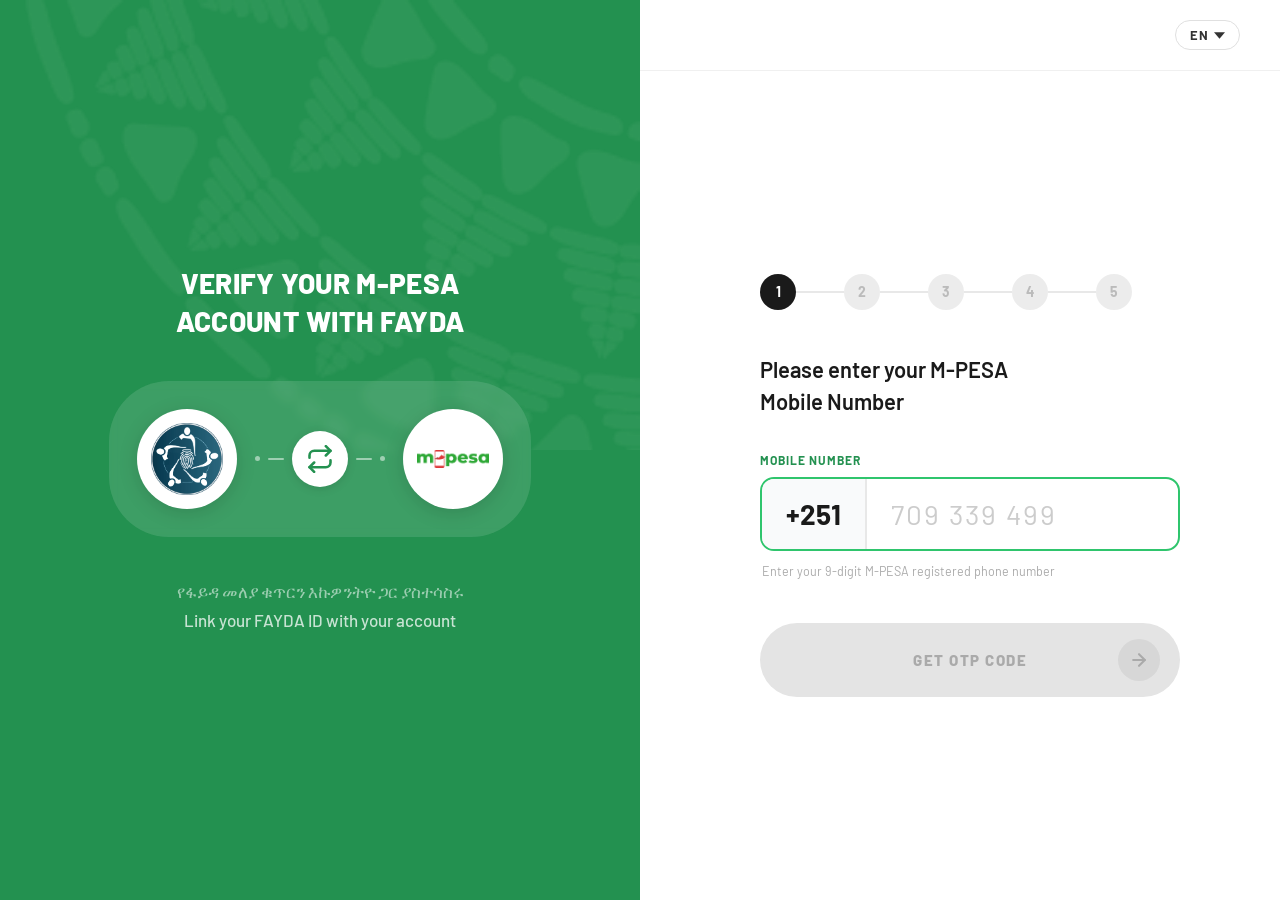
==== index.html @ be682eee "first commit" ====
<!DOCTYPE html>
<html lang="en">
<head>
  <meta charset="UTF-8" />
  <meta name="viewport" content="width=device-width, initial-scale=1.0" />
  <title>Verify M-PESA with FAYDA</title>
  <link href="https://fonts.googleapis.com/css2?family=Barlow:wght@400;500;600;700;800;900&display=swap" rel="stylesheet" />
  <link rel="stylesheet" href="global.css" />
  <style>
    .phone-wrap {
      display: flex;
      align-items: stretch;
      border: 2px solid #2FC56D;
      border-radius: 14px;
      overflow: hidden;
      margin-bottom: 12px;
      transition: border-color 0.2s, box-shadow 0.2s;
    }
    .phone-wrap:focus-within {
      border-color: #239150;
      box-shadow: 0 0 0 4px rgba(47,197,109,0.12);
    }
    .prefix {
      padding: 18px 24px;
      font-size: 28px;
      font-weight: 700;
      color: #1a1a1a;
      background: #f9fafb;
      border-right: 2px solid #e8e8e8;
      display: flex;
      align-items: center;
      white-space: nowrap;
      flex-shrink: 0;
    }
    .phone-input {
      flex: 1;
      border: none;
      outline: none;
      padding: 18px 24px;
      font-size: 28px;
      font-family: 'Barlow', sans-serif;
      font-weight: 500;
      color: #1a1a1a;
      background: transparent;
      letter-spacing: 2px;
    }
    .phone-input::placeholder { color: #ccc; letter-spacing: 2px; font-weight: 400; }
  </style>
</head>
<body>

  <!-- LEFT GREEN PANEL -->
  <div class="left-panel">
    <div class="left-content">
      <h1 class="left-title">Verify Your M-PESA<br>Account with FAYDA</h1>

      <div class="logo-strip">
        <div class="logo-bubble"><img src="fayda-logo-hq.png" alt="FAYDA" /></div>
        <div class="connector">
          <div class="c-dot"></div>
          <div class="c-dash"></div>
          <div class="arrow-circle">
            <svg viewBox="0 0 24 24" fill="none" stroke="#239150" stroke-width="2.2" stroke-linecap="round" stroke-linejoin="round">
              <polyline points="17 1 21 5 17 9"></polyline>
              <path d="M3 11V9a4 4 0 0 1 4-4h14"></path>
              <polyline points="7 23 3 19 7 15"></polyline>
              <path d="M21 13v2a4 4 0 0 1-4 4H3"></path>
            </svg>
          </div>
          <div class="c-dash"></div>
          <div class="c-dot"></div>
        </div>
        <div class="logo-bubble"><img src="M-Pesa-Logo.png" alt="M-PESA" /></div>
      </div>

      <div class="left-tagline">
        <p>የፋይዳ መለያ ቁጥርን እኩዎንትዮ ጋር ያስተሳስሩ</p>
        <p>Link your FAYDA ID with your account</p>
      </div>
    </div>
  </div>

  <!-- RIGHT WHITE PANEL -->
  <div class="right-panel">
    <div class="top-bar">
      <div class="lang-switcher">
        <button class="lang-btn" id="langBtn" onclick="toggleLang(event)">
          <span id="langBtnText">EN</span>
          <svg viewBox="0 0 10 6"><path d="M0 0l5 6 5-6z"/></svg>
        </button>
        <div class="lang-dropdown" id="langDropdown">
          <button class="lang-option active" data-lang="en" onclick="selectLang('en')">
            <span>English</span><span class="check">✓</span>
          </button>
          <button class="lang-option" data-lang="am" onclick="selectLang('am')">
            <span>አማርኛ</span><span class="check">✓</span>
          </button>
        </div>
      </div>
    </div>

    <div class="form-area">
      <div class="steps">
        <div class="step active">1</div>
        <div class="step-line"></div>
        <div class="step inactive">2</div>
        <div class="step-line"></div>
        <div class="step inactive">3</div>
        <div class="step-line"></div>
        <div class="step inactive">4</div>
        <div class="step-line"></div>
        <div class="step inactive">5</div>
      </div>

      <p class="instruction">Please enter your M-PESA<br>Mobile Number</p>

      <div class="input-label">Mobile Number</div>

      <div class="phone-wrap">
        <div class="prefix">+251</div>
        <input
          class="phone-input"
          id="phoneInput"
          type="tel"
          placeholder="709 339 499"
          maxlength="12"
          oninput="handleInput(this)"
        />
      </div>

      <p class="input-hint">Enter your 9-digit M-PESA registered phone number</p>

      <button class="action-btn" id="otpBtn" disabled onclick="goNext()">
        <span>Get OTP Code</span>
        <div class="btn-icon">
          <svg viewBox="0 0 24 24" fill="none" stroke-linecap="round" stroke-linejoin="round" stroke-width="2.5">
            <line x1="5" y1="12" x2="19" y2="12"></line>
            <polyline points="12 5 19 12 12 19"></polyline>
          </svg>
        </div>
      </button>
    </div>
  </div>

  <script>
    function handleInput(input) {
      const btn = document.getElementById('otpBtn');
      const digits = input.value.replace(/\D/g, '');
      btn.classList.toggle('active', digits.length >= 9);
      btn.disabled = digits.length < 9;
    }

    function goNext() {
      const val = document.getElementById('phoneInput').value.replace(/\D/g, '');
      if (val.length >= 9) {
        sessionStorage.setItem('mpesa_phone', '+251' + val);
        window.location.href = 'enter-otp.html';
      }
    }

    function toggleLang(e) {
      e.stopPropagation();
      document.getElementById('langBtn').classList.toggle('open');
      document.getElementById('langDropdown').classList.toggle('open');
    }

    function selectLang(lang) {
      document.querySelectorAll('.lang-option').forEach(o => o.classList.remove('active'));
      document.querySelector(`[data-lang="${lang}"]`).classList.add('active');
      document.getElementById('langBtnText').textContent = lang === 'en' ? 'EN' : 'AM';
      document.getElementById('langBtn').classList.remove('open');
      document.getElementById('langDropdown').classList.remove('open');
    }

    document.addEventListener('click', () => {
      document.getElementById('langBtn').classList.remove('open');
      document.getElementById('langDropdown').classList.remove('open');
    });
  </script>

</body>
</html>
---- global.css ----
/* ── Reset ── */
*, *::before, *::after { margin: 0; padding: 0; box-sizing: border-box; }

/* ── Base ── */
body {
  font-family: 'Barlow', sans-serif;
  min-height: 100vh;
  display: flex;
  background: #f4f6f5;
}

/* ═══════════════════════════════
   LEFT PANEL
═══════════════════════════════ */
.left-panel {
  width: 50%;
  min-height: 100vh;
  background: #239150;
  position: relative;
  overflow: hidden;
  display: flex;
  flex-direction: column;
  flex-shrink: 0;
}

.left-panel::before {
  content: '';
  position: absolute;
  top: 0;
  right: 0;
  width: 100%;
  height: 50%;
  background-image: url('M-PESA Pattern.png');
  background-size: cover;
  background-repeat: no-repeat;
  background-position: top right;
  opacity: 0.35;
  pointer-events: none;
}

.left-content {
  position: relative;
  z-index: 1;
  display: flex;
  flex-direction: column;
  align-items: center;
  justify-content: center;
  flex: 1;
  padding: 60px 48px;
  gap: 40px;
}

.left-title {
  color: #fff;
  font-size: 28px;
  font-weight: 800;
  text-transform: uppercase;
  text-align: center;
  line-height: 1.35;
  letter-spacing: 0.3px;
}

/* Logo strip */
.logo-strip {
  display: flex;
  align-items: center;
  background: rgba(255,255,255,0.12);
  border-radius: 60px;
  padding: 28px 28px;
  backdrop-filter: blur(4px);
}

.logo-bubble {
  width: 100px;
  height: 100px;
  background: #fff;
  border-radius: 50%;
  display: flex;
  align-items: center;
  justify-content: center;
  box-shadow: 0 4px 20px rgba(0,0,0,0.14);
}

.logo-bubble img {
  width: 72px;
  height: 72px;
  object-fit: contain;
}

.connector {
  display: flex;
  align-items: center;
  gap: 8px;
  padding: 0 18px;
}

.c-dot { width: 5px; height: 5px; border-radius: 50%; background: rgba(255,255,255,0.5); }
.c-dash { width: 16px; height: 2px; border-radius: 2px; background: rgba(255,255,255,0.5); }

.arrow-circle {
  width: 56px;
  height: 56px;
  background: #fff;
  border-radius: 50%;
  display: flex;
  align-items: center;
  justify-content: center;
  box-shadow: 0 2px 10px rgba(0,0,0,0.12);
  flex-shrink: 0;
}

.arrow-circle svg { width: 28px; height: 28px; }

/* Left tagline */
.left-tagline { text-align: center; }
.left-tagline p {
  color: rgba(255,255,255,0.75);
  font-size: 17px;
  font-weight: 500;
  line-height: 1.7;
}
.left-tagline p:first-child { color: rgba(255,255,255,0.55); }

/* ═══════════════════════════════
   RIGHT PANEL
═══════════════════════════════ */
.right-panel {
  flex: 1;
  min-height: 100vh;
  background: #fff;
  display: flex;
  flex-direction: column;
}

/* Top bar */
.top-bar {
  display: flex;
  justify-content: flex-end;
  align-items: center;
  padding: 20px 40px;
  border-bottom: 1px solid #f0f0f0;
}

/* Language switcher */
.lang-switcher { position: relative; }

.lang-btn {
  display: flex;
  align-items: center;
  gap: 6px;
  background: none;
  border: 1.5px solid #e0e0e0;
  border-radius: 20px;
  padding: 6px 14px;
  cursor: pointer;
  font-family: 'Barlow', sans-serif;
  font-size: 13px;
  font-weight: 700;
  color: #333;
  letter-spacing: 0.5px;
  transition: border-color 0.2s;
}
.lang-btn:hover { border-color: #239150; color: #239150; }
.lang-btn svg { width: 11px; height: 11px; fill: currentColor; transition: transform 0.2s; }
.lang-btn.open svg { transform: rotate(180deg); }

.lang-dropdown {
  position: absolute;
  top: calc(100% + 6px);
  right: 0;
  background: #fff;
  border: 1.5px solid #e0e0e0;
  border-radius: 12px;
  box-shadow: 0 8px 24px rgba(0,0,0,0.10);
  overflow: hidden;
  display: none;
  z-index: 10;
  min-width: 160px;
}
.lang-dropdown.open { display: block; }

.lang-option {
  display: flex;
  align-items: center;
  gap: 10px;
  padding: 12px 18px;
  font-family: 'Barlow', sans-serif;
  font-size: 14px;
  font-weight: 600;
  color: #333;
  cursor: pointer;
  border: none;
  background: #fff;
  width: 100%;
  text-align: left;
  transition: background 0.15s;
}
.lang-option:hover { background: #f4f6f5; }
.lang-option.active { color: #239150; background: #f0faf4; }
.lang-option:not(:last-child) { border-bottom: 1px solid #f0f0f0; }
.lang-option .check { margin-left: auto; color: #239150; display: none; }
.lang-option.active .check { display: inline; }

/* Form area */
.form-area {
  flex: 1;
  display: flex;
  flex-direction: column;
  justify-content: center;
  padding: 60px 80px 60px 120px;
  max-width: 620px;
}

/* ═══════════════════════════════
   STEP INDICATORS
═══════════════════════════════ */
.steps {
  display: flex;
  align-items: center;
  margin-bottom: 44px;
}

.step {
  width: 36px;
  height: 36px;
  border-radius: 50%;
  display: flex;
  align-items: center;
  justify-content: center;
  font-size: 14px;
  font-weight: 700;
  flex-shrink: 0;
}
.step.done {
  background: #2FC56D;
  color: #fff;
}
.step.active   { background: #1a1a1a; color: #fff; }
.step.inactive { background: #ececec; color: #bbb; }

.step-line {
  flex: 1;
  height: 2px;
  background: #e8e8e8;
  max-width: 48px;
}
.step-line.done { background: #2FC56D; }

/* ═══════════════════════════════
   INSTRUCTION TEXT
═══════════════════════════════ */
.instruction {
  font-size: 22px;
  font-weight: 600;
  color: #1a1a1a;
  line-height: 1.45;
  margin-bottom: 36px;
}

.input-label {
  font-size: 12px;
  font-weight: 700;
  color: #239150;
  text-transform: uppercase;
  letter-spacing: 1px;
  margin-bottom: 10px;
}

.input-hint {
  font-size: 12.5px;
  color: #aaa;
  margin-bottom: 44px;
  padding-left: 2px;
}

/* ═══════════════════════════════
   ACTION BUTTON (shared)
═══════════════════════════════ */
.action-btn {
  display: flex;
  align-items: center;
  justify-content: center;
  width: 100%;
  padding: 28px 28px;
  border-radius: 50px;
  border: none;
  background: #e4e4e4;
  cursor: not-allowed;
  position: relative;
  transition: background 0.25s, box-shadow 0.25s, transform 0.2s;
}
.action-btn.active {
  background: linear-gradient(135deg, #2FC56D 0%, #239150 100%);
  cursor: pointer;
  box-shadow: 0 8px 24px rgba(35,145,80,0.30);
}
.action-btn.active:hover {
  box-shadow: 0 12px 32px rgba(35,145,80,0.40);
  transform: translateY(-1px);
}

.action-btn span {
  font-family: 'Barlow', sans-serif;
  font-size: 15px;
  font-weight: 800;
  letter-spacing: 1.5px;
  text-transform: uppercase;
  color: #aaa;
}
.action-btn.active span { color: #fff; }

.btn-icon {
  width: 42px;
  height: 42px;
  border-radius: 50%;
  background: rgba(0,0,0,0.06);
  display: flex;
  align-items: center;
  justify-content: center;
  flex-shrink: 0;
  position: absolute;
  right: 20px;
  top: 50%;
  transform: translateY(-50%);
}
.action-btn.active .btn-icon { background: rgba(255,255,255,0.20); }

.btn-icon svg { width: 20px; height: 20px; stroke: #aaa; }
.action-btn.active .btn-icon svg { stroke: #fff; }

/* ═══════════════════════════════
   SHARED LANG SCRIPT HELPERS
═══════════════════════════════ */
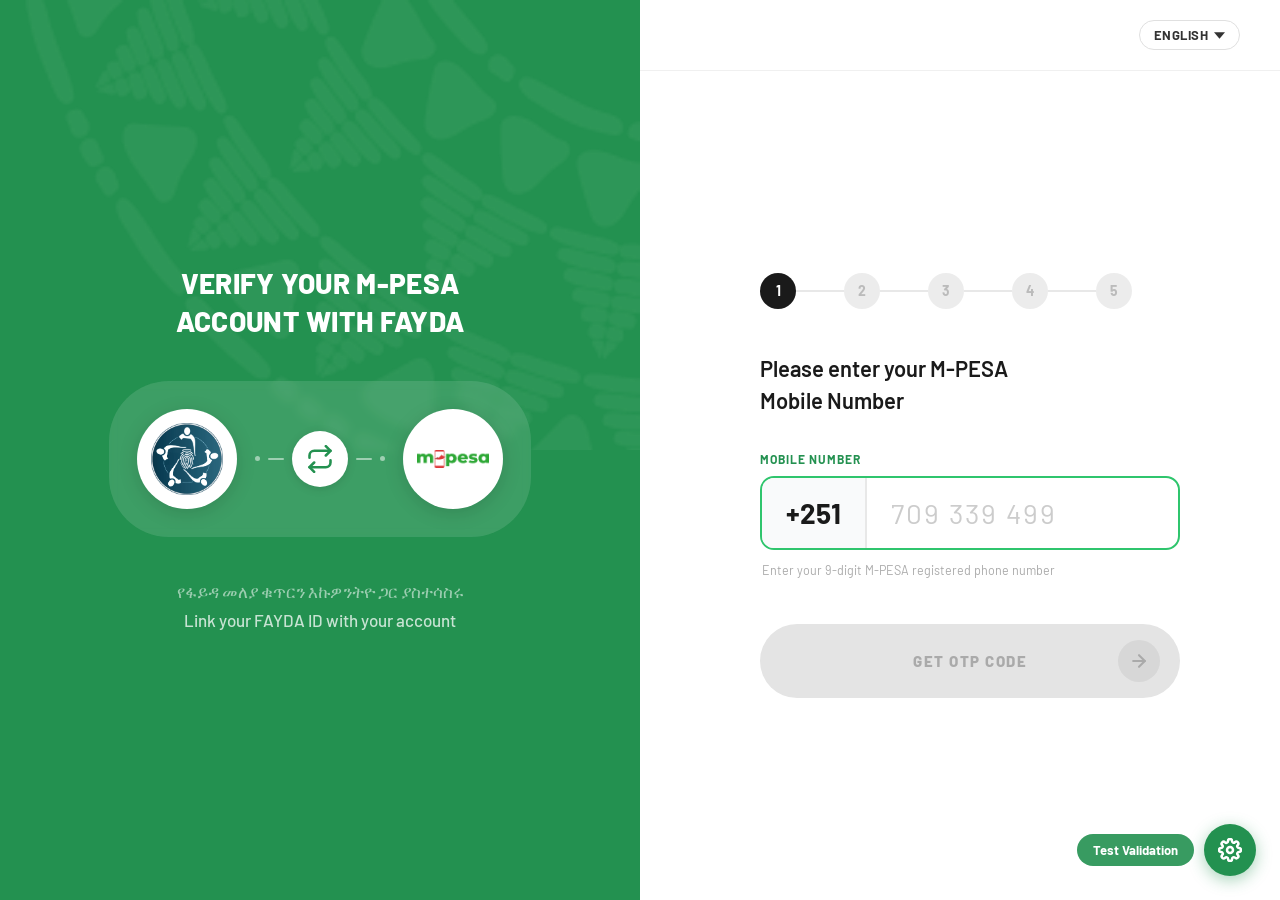
==== commit 5a8f6738: "Update UI: redesign login pages, enhance styling, and improve consent/OTP flows" ====
--- a/index.html
+++ b/index.html
@@ -20,6 +20,16 @@
       border-color: #239150;
       box-shadow: 0 0 0 4px rgba(47,197,109,0.12);
     }
+    .phone-wrap.error {
+      border-color: #e74c3c;
+      box-shadow: 0 0 0 4px rgba(231,76,60,0.12);
+    }
+    .phone-wrap.error .prefix {
+      color: #e74c3c;
+    }
+    .phone-wrap.error .phone-input {
+      color: #e74c3c;
+    }
     .prefix {
       padding: 18px 24px;
       font-size: 28px;
@@ -31,6 +41,7 @@
       align-items: center;
       white-space: nowrap;
       flex-shrink: 0;
+      transition: color 0.2s;
     }
     .phone-input {
       flex: 1;
@@ -43,8 +54,22 @@
       color: #1a1a1a;
       background: transparent;
       letter-spacing: 2px;
+      transition: color 0.2s;
     }
     .phone-input::placeholder { color: #ccc; letter-spacing: 2px; font-weight: 400; }
+
+    .input-hint {
+      font-size: 12.5px;
+      color: #aaa;
+      margin-bottom: 44px;
+      padding-left: 2px;
+      transition: color 0.2s;
+      min-height: 18px;
+    }
+    .input-hint.error {
+      color: #e74c3c;
+      font-weight: 600;
+    }
   </style>
 </head>
 <body>
@@ -85,7 +110,7 @@
     <div class="top-bar">
       <div class="lang-switcher">
         <button class="lang-btn" id="langBtn" onclick="toggleLang(event)">
-          <span id="langBtnText">EN</span>
+          <span id="langBtnText">ENGLISH</span>
           <svg viewBox="0 0 10 6"><path d="M0 0l5 6 5-6z"/></svg>
         </button>
         <div class="lang-dropdown" id="langDropdown">
@@ -116,7 +141,7 @@
 
       <div class="input-label">Mobile Number</div>
 
-      <div class="phone-wrap">
+      <div class="phone-wrap" id="phoneWrap">
         <div class="prefix">+251</div>
         <input
           class="phone-input"
@@ -128,7 +153,7 @@
         />
       </div>
 
-      <p class="input-hint">Enter your 9-digit M-PESA registered phone number</p>
+      <p class="input-hint" id="phoneHint">Enter your 9-digit M-PESA registered phone number</p>
 
       <button class="action-btn" id="otpBtn" disabled onclick="goNext()">
         <span>Get OTP Code</span>
@@ -142,12 +167,47 @@
     </div>
   </div>
 
+  <!-- Floating test button -->
+  <div class="floating-test-wrapper">
+    <span class="floating-test-label">Test Validation</span>
+    <button class="floating-test-btn" id="testBtn" onclick="toggleTestMenu(event)">
+      <svg viewBox="0 0 24 24" fill="none" stroke-linecap="round" stroke-linejoin="round">
+        <circle cx="12" cy="12" r="3"></circle>
+        <path d="M19.4 15a1.65 1.65 0 0 0 .33 1.82l.06.06a2 2 0 0 1-2.83 2.83l-.06-.06a1.65 1.65 0 0 0-1.82-.33 1.65 1.65 0 0 0-1 1.51V21a2 2 0 0 1-4 0v-.09A1.65 1.65 0 0 0 9 19.4a1.65 1.65 0 0 0-1.82.33l-.06.06a2 2 0 0 1-2.83-2.83l.06-.06A1.65 1.65 0 0 0 4.68 15a1.65 1.65 0 0 0-1.51-1H3a2 2 0 0 1 0-4h.09A1.65 1.65 0 0 0 4.6 9a1.65 1.65 0 0 0-.33-1.82l-.06-.06a2 2 0 0 1 2.83-2.83l.06.06A1.65 1.65 0 0 0 9 4.68a1.65 1.65 0 0 0 1-1.51V3a2 2 0 0 1 4 0v.09a1.65 1.65 0 0 0 1 1.51 1.65 1.65 0 0 0 1.82-.33l.06-.06a2 2 0 0 1 2.83 2.83l-.06.06A1.65 1.65 0 0 0 19.4 9a1.65 1.65 0 0 0 1.51 1H21a2 2 0 0 1 0 4h-.09a1.65 1.65 0 0 0-1.51 1z"></path>
+      </svg>
+    </button>
+  </div>
+  <div class="overlay" id="overlay" onclick="closeTestMenu()"></div>
+  <div class="floating-test-menu" id="testMenu">
+    <div class="menu-title">Test Validations</div>
+    <button onclick="triggerTest('invalidPhone')">Invalid Phone Number</button>
+    <button onclick="triggerTest('noSms')">Unable to Send OTP</button>
+    <button onclick="triggerTest('smsFailed')">SMS Delivery Failed</button>
+  </div>
+
   <script>
+    /* ── Error display helper ── */
+    function showError(msg) {
+      const hint = document.getElementById('phoneHint');
+      const wrap = document.getElementById('phoneWrap');
+      if (msg) {
+        hint.textContent = msg;
+        hint.classList.add('error');
+        wrap.classList.add('error');
+      } else {
+        hint.textContent = 'Enter your 9-digit M-PESA registered phone number';
+        hint.classList.remove('error');
+        wrap.classList.remove('error');
+      }
+      if (msg) setTimeout(() => { if (hint.textContent === msg) showError(''); }, 5000);
+    }
+
     function handleInput(input) {
       const btn = document.getElementById('otpBtn');
       const digits = input.value.replace(/\D/g, '');
       btn.classList.toggle('active', digits.length >= 9);
       btn.disabled = digits.length < 9;
+      showError('');
     }
 
     function goNext() {
@@ -158,6 +218,31 @@
       }
     }
 
+    /* ── Test menu ── */
+    function toggleTestMenu(e) {
+      e.stopPropagation();
+      document.getElementById('testMenu').classList.toggle('open');
+      document.getElementById('overlay').classList.toggle('open');
+    }
+    function closeTestMenu() {
+      document.getElementById('testMenu').classList.remove('open');
+      document.getElementById('overlay').classList.remove('open');
+    }
+    function triggerTest(type) {
+      closeTestMenu();
+      const msgs = {
+        invalidPhone: 'Invalid Phone Number. Please Try Again',
+        noSms: 'Unable to send OTP at the moment.\nPlease Try Again',
+        smsFailed: 'SMS delivery failed: This number cannot receive messages.'
+      };
+      if (type === 'invalidPhone') {
+        document.getElementById('phoneInput').value = '709339499';
+        document.getElementById('phoneInput').dispatchEvent(new Event('input'));
+      }
+      showError(msgs[type]);
+      document.getElementById('phoneInput').value = '709339499';
+    }
+
     function toggleLang(e) {
       e.stopPropagation();
       document.getElementById('langBtn').classList.toggle('open');
@@ -167,7 +252,7 @@
     function selectLang(lang) {
       document.querySelectorAll('.lang-option').forEach(o => o.classList.remove('active'));
       document.querySelector(`[data-lang="${lang}"]`).classList.add('active');
-      document.getElementById('langBtnText').textContent = lang === 'en' ? 'EN' : 'AM';
+      document.getElementById('langBtnText').textContent = lang === 'en' ? 'ENGLISH' : 'አማርኛ';
       document.getElementById('langBtn').classList.remove('open');
       document.getElementById('langDropdown').classList.remove('open');
     }
@@ -179,4 +264,4 @@
   </script>
 
 </body>
-</html>
+</html>
--- a/global.css
+++ b/global.css
@@ -274,6 +274,19 @@
 }
 
 /* ═══════════════════════════════
+   ERROR MESSAGE
+═══════════════════════════════ */
+.error-msg {
+  color: #e74c3c;
+  font-size: 13px;
+  font-weight: 600;
+  margin-bottom: 12px;
+  padding-left: 2px;
+  min-height: 0;
+  transition: opacity 0.3s;
+}
+
+/* ═══════════════════════════════
    ACTION BUTTON (shared)
 ═══════════════════════════════ */
 .action-btn {
@@ -329,5 +342,247 @@
 .action-btn.active .btn-icon svg { stroke: #fff; }
 
 /* ═══════════════════════════════
+   FLOATING TEST BUTTON
+═══════════════════════════════ */
+.floating-test-wrapper {
+  position: fixed;
+  bottom: 24px;
+  right: 24px;
+  display: flex;
+  align-items: center;
+  gap: 10px;
+  z-index: 1000;
+}
+
+.floating-test-label {
+  font-family: 'Barlow', sans-serif;
+  font-size: 13px;
+  font-weight: 700;
+  color: #fff;
+  background: rgba(35,145,80,0.90);
+  padding: 8px 16px;
+  border-radius: 20px;
+  backdrop-filter: blur(4px);
+  pointer-events: none;
+  white-space: nowrap;
+}
+
+.floating-test-btn {
+  width: 52px;
+  height: 52px;
+  border-radius: 50%;
+  background: #239150;
+  color: #fff;
+  border: none;
+  cursor: pointer;
+  box-shadow: 0 4px 16px rgba(35,145,80,0.40);
+  display: flex;
+  align-items: center;
+  justify-content: center;
+  transition: transform 0.2s, box-shadow 0.2s;
+  flex-shrink: 0;
+}
+.floating-test-btn:hover {
+  transform: scale(1.08);
+  box-shadow: 0 6px 20px rgba(35,145,80,0.55);
+}
+.floating-test-btn svg { width: 24px; height: 24px; stroke: #fff; stroke-width: 2.5; }
+
+.floating-test-menu {
+  position: fixed;
+  bottom: 88px;
+  right: 24px;
+  background: #fff;
+  border-radius: 14px;
+  box-shadow: 0 8px 32px rgba(0,0,0,0.18);
+  padding: 8px 0;
+  min-width: 240px;
+  z-index: 1001;
+  display: none;
+  overflow: hidden;
+}
+.floating-test-menu.open { display: block; }
+
+.floating-test-menu .menu-title {
+  padding: 12px 18px 8px;
+  font-size: 12px;
+  font-weight: 700;
+  color: #239150;
+  letter-spacing: 0.5px;
+}
+
+.floating-test-menu button {
+  display: block;
+  width: 100%;
+  padding: 10px 18px;
+  font-family: 'Barlow', sans-serif;
+  font-size: 13px;
+  font-weight: 600;
+  color: #333;
+  background: none;
+  border: none;
+  text-align: left;
+  cursor: pointer;
+  transition: background 0.15s;
+}
+.floating-test-menu button:hover { background: #f4f8f5; }
+.floating-test-menu button:not(:last-of-type) { border-bottom: 1px solid #f0f0f0; }
+
+.overlay {
+  position: fixed;
+  inset: 0;
+  z-index: 999;
+  display: none;
+}
+.overlay.open { display: block; }
+
+/* ═══════════════════════════════
+   MOBILE RESPONSIVE (≤ 768px)
+═══════════════════════════════ */
+
+/* Elements only visible on mobile */
+.mobile-only { display: none; }
+
+@media (max-width: 768px) {
+  .mobile-only { display: flex; }
+
+  /* ── Layout: stack vertically ── */
+  body {
+    flex-direction: column;
+    background: #239150;
+    min-height: 100vh;
+  }
+
+  /* ── Left panel → top green header ── */
+  .left-panel {
+    width: 100%;
+    min-height: auto;
+    flex-shrink: 0;
+    padding-bottom: 0;
+  }
+
+  .left-panel::before {
+    height: 100%;
+  }
+
+  .left-content {
+    padding: 48px 24px 52px;
+    gap: 18px;
+  }
+
+  .left-title {
+    font-size: 21px;
+    letter-spacing: 0.2px;
+  }
+
+  /* Logo strip: white solid background on mobile */
+  .logo-strip {
+    background: #fff;
+    border-radius: 22px;
+    padding: 12px 24px;
+    backdrop-filter: none;
+    -webkit-backdrop-filter: none;
+    box-shadow: 0 4px 20px rgba(0,0,0,0.12);
+  }
+
+  .logo-bubble {
+    width: 72px;
+    height: 72px;
+  }
+  .logo-bubble img {
+    width: 52px;
+    height: 52px;
+  }
+  .arrow-circle {
+    width: 44px;
+    height: 44px;
+  }
+  .arrow-circle svg { width: 22px; height: 22px; }
+
+  /* Hide tagline from green section on mobile — shown in white panel */
+  .left-tagline { display: none; }
+
+  /* ── Right panel → white card slides up over green ── */
+  .right-panel {
+    width: 100%;
+    min-height: auto;
+    flex: 1;
+    border-radius: 28px 28px 0 0;
+    margin-top: -28px;
+    position: relative;
+    z-index: 5;
+    box-shadow: 0 -4px 24px rgba(0,0,0,0.12);
+  }
+
+  /* Hide desktop top-bar on mobile (lang is in mobile-lang-bar) */
+  .top-bar { display: none; }
+
+  /* Mobile lang bar (inside left-panel) */
+  .mobile-lang-bar {
+    position: absolute;
+    top: 14px;
+    right: 18px;
+    z-index: 10;
+    display: flex;
+  }
+
+  .mobile-lang-btn {
+    display: flex;
+    align-items: center;
+    gap: 5px;
+    background: rgba(255,255,255,0.18);
+    border: 1.5px solid rgba(255,255,255,0.35);
+    border-radius: 20px;
+    padding: 6px 14px;
+    cursor: pointer;
+    font-family: 'Barlow', sans-serif;
+    font-size: 12px;
+    font-weight: 700;
+    color: #fff;
+  }
+  .mobile-lang-btn svg { width: 10px; height: 10px; fill: #fff; }
+
+  /* Form area: full width, no max-width constraint */
+  .form-area {
+    padding: 28px 24px 40px;
+    max-width: 100%;
+    justify-content: flex-start;
+  }
+
+  /* Slightly tighter steps on small screens */
+  .step       { width: 30px; height: 30px; font-size: 12px; }
+  .step-line  { max-width: 32px; }
+
+  /* Instruction text */
+  .instruction { font-size: 19px; }
+
+  /* Mobile tagline: shown above button in white panel */
+  .mobile-tagline {
+    display: block;
+    text-align: center;
+    margin-bottom: 20px;
+    padding: 16px;
+    background: #f9fafb;
+    border-radius: 12px;
+    border: 1px solid #f0f0f0;
+  }
+  .mobile-tagline p {
+    font-family: 'Barlow', sans-serif;
+    font-size: 12px;
+    font-weight: 500;
+    color: #888;
+    line-height: 1.65;
+  }
+  .mobile-tagline p:first-child { color: #aaa; }
+
+  /* Floating test button — smaller on mobile */
+  .floating-test-wrapper { bottom: 16px; right: 16px; gap: 8px; }
+  .floating-test-btn { width: 44px; height: 44px; }
+  .floating-test-btn svg { width: 20px; height: 20px; }
+  .floating-test-label { font-size: 12px; padding: 6px 12px; }
+  .floating-test-menu { right: 16px; bottom: 72px; min-width: 200px; }
+}
+
+/* ═══════════════════════════════
    SHARED LANG SCRIPT HELPERS
-═══════════════════════════════ */
+═══════════════════════════════ */
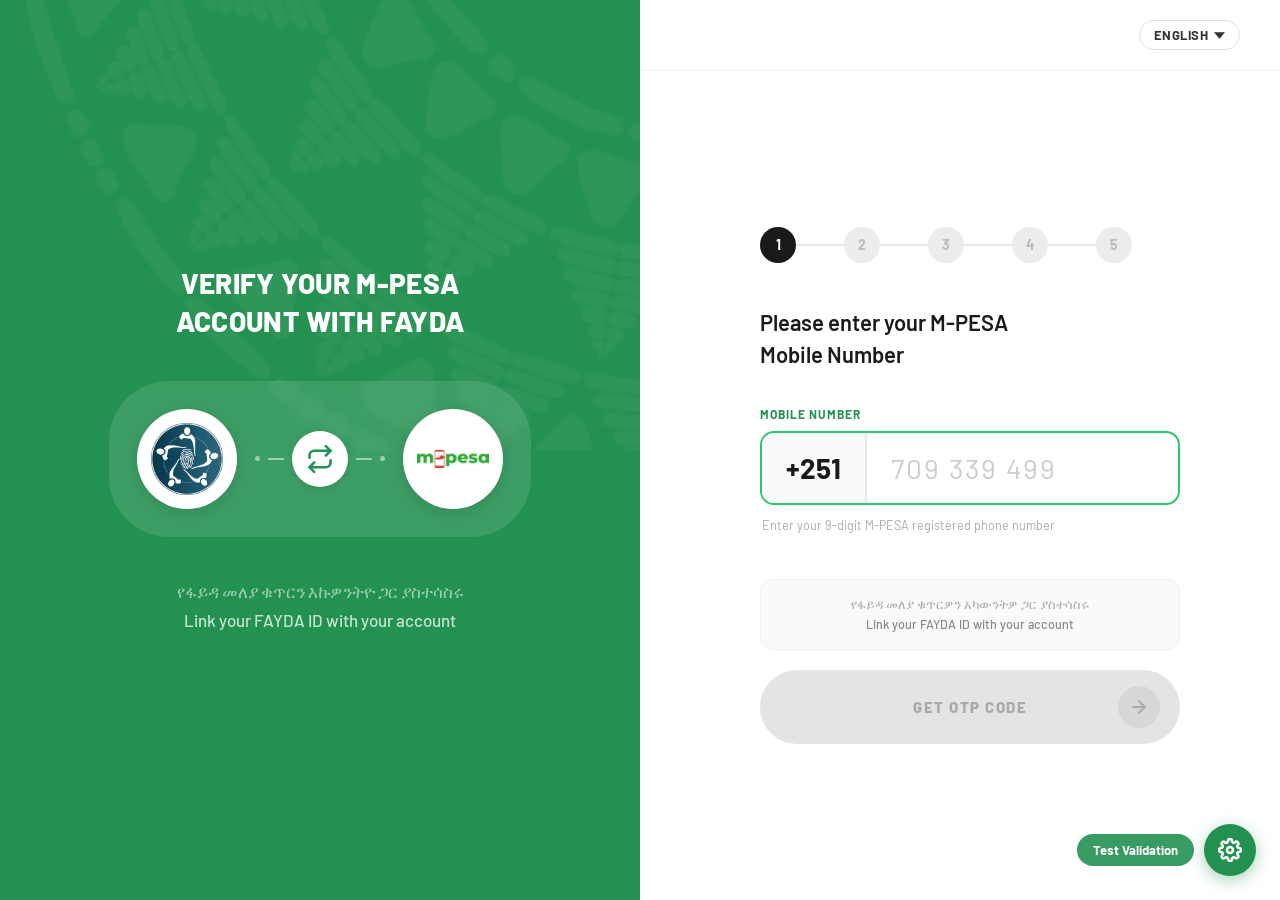
==== commit 3fb4b60f: "Fix mobile layout: center logo-strip between green/white sections, center form content below" ====
--- a/index.html
+++ b/index.html
@@ -77,6 +77,13 @@
   <!-- LEFT GREEN PANEL -->
   <div class="left-panel">
     <div class="left-content">
+      <!-- Mobile language switcher (desktop uses top-bar) -->
+      <div class="mobile-lang-bar mobile-only" style="display:none;">
+        <button class="mobile-lang-btn" id="mobileLangBtn" onclick="toggleLang(event)">
+          <span id="mobileLangBtnText">ENGLISH</span>
+          <svg viewBox="0 0 10 6"><path d="M0 0l5 6 5-6z"/></svg>
+        </button>
+      </div>
       <h1 class="left-title">Verify Your M-PESA<br>Account with FAYDA</h1>
 
       <div class="logo-strip">
@@ -155,6 +162,12 @@
 
       <p class="input-hint" id="phoneHint">Enter your 9-digit M-PESA registered phone number</p>
 
+      <!-- Mobile tagline (desktop version is in left panel) -->
+      <div class="mobile-tagline">
+        <p>የፋይዳ መለያ ቁጥርዎን አካውንትዎ ጋር ያስተሳስሩ</p>
+        <p>Link your FAYDA ID with your account</p>
+      </div>
+
       <button class="action-btn" id="otpBtn" disabled onclick="goNext()">
         <span>Get OTP Code</span>
         <div class="btn-icon">
@@ -252,7 +265,9 @@
     function selectLang(lang) {
       document.querySelectorAll('.lang-option').forEach(o => o.classList.remove('active'));
       document.querySelector(`[data-lang="${lang}"]`).classList.add('active');
-      document.getElementById('langBtnText').textContent = lang === 'en' ? 'ENGLISH' : 'አማርኛ';
+      const label = lang === 'en' ? 'ENGLISH' : 'አማርኛ';
+      document.getElementById('langBtnText').textContent = label;
+      if (document.getElementById('mobileLangBtnText')) document.getElementById('mobileLangBtnText').textContent = label;
       document.getElementById('langBtn').classList.remove('open');
       document.getElementById('langDropdown').classList.remove('open');
     }
--- a/global.css
+++ b/global.css
@@ -441,78 +441,102 @@
 ═══════════════════════════════ */
 
 /* Elements only visible on mobile */
-.mobile-only { display: none; }
-
-@media (max-width: 768px) {
-  .mobile-only { display: flex; }
-
-  /* ── Layout: stack vertically ── */
-  body {
-    flex-direction: column;
-    background: #239150;
-    min-height: 100vh;
-  }
-
-  /* ── Left panel → top green header ── */
-  .left-panel {
-    width: 100%;
-    min-height: auto;
-    flex-shrink: 0;
-    padding-bottom: 0;
-  }
-
-  .left-panel::before {
-    height: 100%;
-  }
-
-  .left-content {
-    padding: 48px 24px 52px;
-    gap: 18px;
-  }
-
-  .left-title {
-    font-size: 21px;
-    letter-spacing: 0.2px;
-  }
-
-  /* Logo strip: white solid background on mobile */
-  .logo-strip {
-    background: #fff;
-    border-radius: 22px;
-    padding: 12px 24px;
-    backdrop-filter: none;
-    -webkit-backdrop-filter: none;
-    box-shadow: 0 4px 20px rgba(0,0,0,0.12);
-  }
-
-  .logo-bubble {
-    width: 72px;
-    height: 72px;
-  }
-  .logo-bubble img {
-    width: 52px;
-    height: 52px;
-  }
-  .arrow-circle {
-    width: 44px;
-    height: 44px;
-  }
-  .arrow-circle svg { width: 22px; height: 22px; }
-
-  /* Hide tagline from green section on mobile — shown in white panel */
-  .left-tagline { display: none; }
-
-  /* ── Right panel → white card slides up over green ── */
-  .right-panel {
-    width: 100%;
-    min-height: auto;
-    flex: 1;
-    border-radius: 28px 28px 0 0;
-    margin-top: -28px;
-    position: relative;
-    z-index: 5;
-    box-shadow: 0 -4px 24px rgba(0,0,0,0.12);
-  }
+.mobile-only { display: none !important; }
+
+/* Tagline above button — always visible */
+.mobile-tagline {
+  display: block;
+  text-align: center;
+  margin-bottom: 20px;
+  padding: 14px 16px;
+  background: #f9fafb;
+  border-radius: 12px;
+  border: 1px solid #f0f0f0;
+}
+.mobile-tagline p {
+  font-family: 'Barlow', sans-serif;
+  font-size: 12.5px;
+  font-weight: 500;
+  color: #888;
+  line-height: 1.65;
+}
+.mobile-tagline p:first-child { color: #aaa; }
+
+  @media (max-width: 768px) {
+    .mobile-only { display: flex !important; }
+
+    /* ── Layout: stack vertically ── */
+    body {
+      flex-direction: column;
+      background: #239150;
+      min-height: 100vh;
+    }
+
+    /* ── Left panel → top green header ── */
+    .left-panel {
+      width: 100%;
+      min-height: auto;
+      flex-shrink: 0;
+      padding-bottom: 0;
+    }
+
+    .left-panel::before {
+      height: 100%;
+    }
+
+    .left-content {
+      padding: 40px 24px 60px;
+      gap: 14px;
+    }
+
+    .left-title {
+      font-size: 21px;
+      letter-spacing: 0.2px;
+    }
+
+    /* Logo strip: white card, centered, overlapping green/white boundary */
+    .logo-strip {
+      position: absolute;
+      left: 50%;
+      transform: translateX(-50%);
+      bottom: -28px;
+      z-index: 10;
+      background: #fff;
+      border-radius: 22px;
+      padding: 12px 24px;
+      backdrop-filter: none;
+      -webkit-backdrop-filter: none;
+      box-shadow: 0 4px 20px rgba(0,0,0,0.12);
+    }
+
+    .logo-bubble {
+      width: 72px;
+      height: 72px;
+    }
+    .logo-bubble img {
+      width: 52px;
+      height: 52px;
+    }
+    .arrow-circle {
+      width: 44px;
+      height: 44px;
+    }
+    .arrow-circle svg { width: 22px; height: 22px; }
+
+    /* Hide tagline from green section on mobile — shown in white panel */
+    .left-tagline { display: none; }
+
+    /* ── Right panel → white card sits below logo strip ── */
+    .right-panel {
+      width: 100%;
+      min-height: auto;
+      flex: 1;
+      border-radius: 28px 28px 0 0;
+      margin-top: 0;
+      position: relative;
+      z-index: 5;
+      box-shadow: 0 -4px 24px rgba(0,0,0,0.12);
+    }
 
   /* Hide desktop top-bar on mobile (lang is in mobile-lang-bar) */
   .top-bar { display: none; }
@@ -542,12 +566,57 @@
   }
   .mobile-lang-btn svg { width: 10px; height: 10px; fill: #fff; }
 
-  /* Form area: full width, no max-width constraint */
-  .form-area {
-    padding: 28px 24px 40px;
-    max-width: 100%;
-    justify-content: flex-start;
-  }
+    /* Form area: full width, centered, pushed up below logo */
+    .form-area {
+      padding: 48px 24px 40px;
+      max-width: 100%;
+      justify-content: flex-start;
+      align-items: center;
+      text-align: center;
+    }
+
+    /* Center steps on mobile */
+    .steps {
+      justify-content: center;
+    }
+
+    /* Center the instruction text */
+    .instruction {
+      text-align: center;
+    }
+
+    /* Make input-label centered */
+    .input-label {
+      text-align: center;
+    }
+
+    /* Center input hints */
+    .input-hint {
+      text-align: center;
+    }
+
+    /* Phone number input wrap - better fit on mobile */
+    .phone-wrap {
+      max-width: 100%;
+    }
+    .prefix {
+      padding: 14px 18px;
+      font-size: 22px;
+    }
+    .phone-input {
+      padding: 14px 18px;
+      font-size: 22px;
+    }
+
+    /* Center OTP boxes on mobile */
+    .otp-boxes {
+      justify-content: center;
+    }
+    .otp-box {
+      width: 60px;
+      height: 68px;
+      font-size: 26px;
+    }
 
   /* Slightly tighter steps on small screens */
   .step       { width: 30px; height: 30px; font-size: 12px; }
@@ -556,24 +625,6 @@
   /* Instruction text */
   .instruction { font-size: 19px; }
 
-  /* Mobile tagline: shown above button in white panel */
-  .mobile-tagline {
-    display: block;
-    text-align: center;
-    margin-bottom: 20px;
-    padding: 16px;
-    background: #f9fafb;
-    border-radius: 12px;
-    border: 1px solid #f0f0f0;
-  }
-  .mobile-tagline p {
-    font-family: 'Barlow', sans-serif;
-    font-size: 12px;
-    font-weight: 500;
-    color: #888;
-    line-height: 1.65;
-  }
-  .mobile-tagline p:first-child { color: #aaa; }
 
   /* Floating test button — smaller on mobile */
   .floating-test-wrapper { bottom: 16px; right: 16px; gap: 8px; }
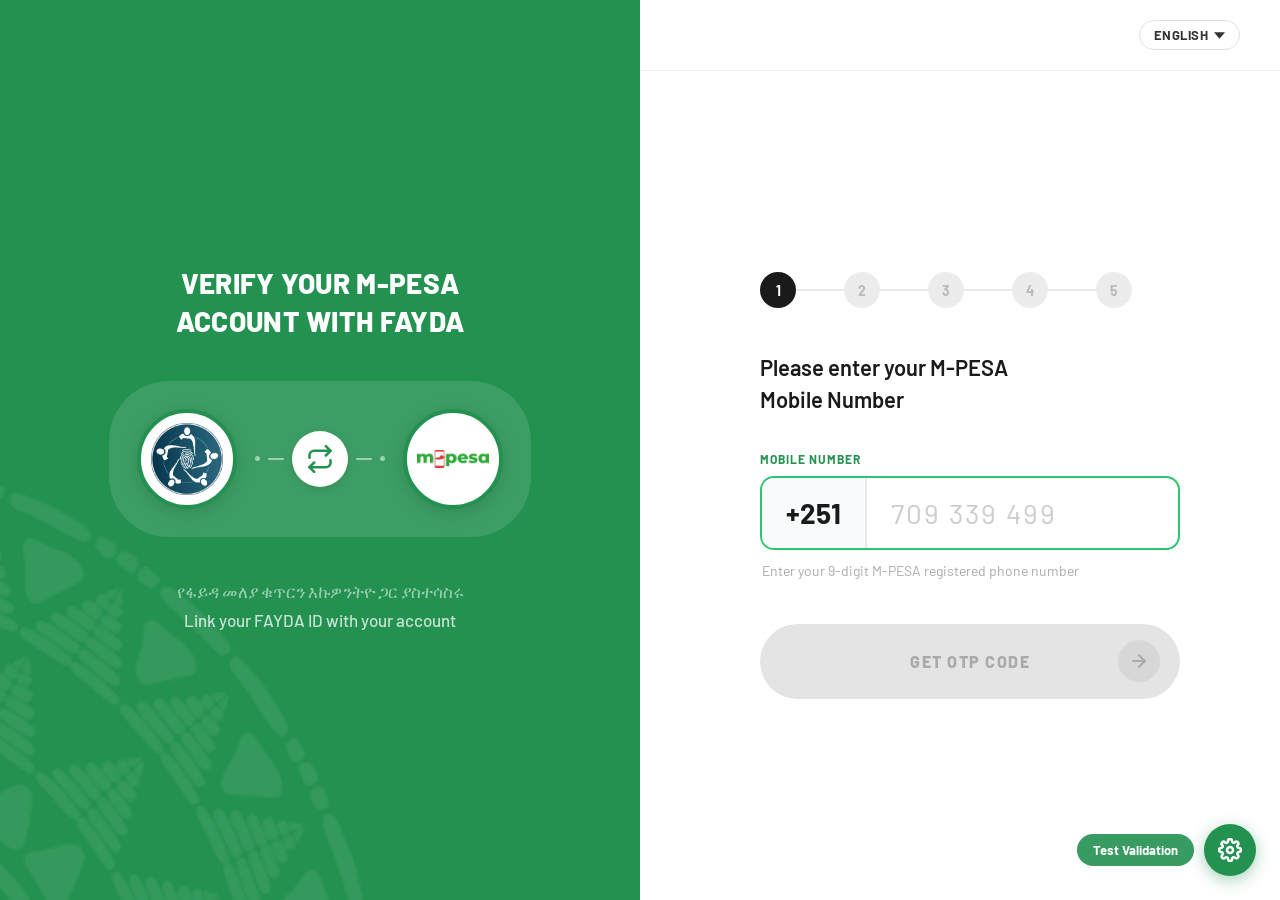
==== commit a0b53462: "UI updates: desktop pattern bottom-left, mobile pattern right-aligned, frosted glass action bar, log" ====
--- a/index.html
+++ b/index.html
@@ -59,7 +59,7 @@
     .phone-input::placeholder { color: #ccc; letter-spacing: 2px; font-weight: 400; }
 
     .input-hint {
-      font-size: 12.5px;
+      font-size: 14px;
       color: #aaa;
       margin-bottom: 44px;
       padding-left: 2px;
@@ -80,9 +80,17 @@
       <!-- Mobile language switcher (desktop uses top-bar) -->
       <div class="mobile-lang-bar mobile-only" style="display:none;">
         <button class="mobile-lang-btn" id="mobileLangBtn" onclick="toggleLang(event)">
-          <span id="mobileLangBtnText">ENGLISH</span>
+          <span id="mobileLangBtnText">EN</span>
           <svg viewBox="0 0 10 6"><path d="M0 0l5 6 5-6z"/></svg>
         </button>
+        <div class="lang-dropdown" id="mobileLangDropdown" style="min-width: 100px;">
+          <button class="lang-option active" data-lang="en" onclick="selectLang('en')">
+            <span>EN</span><span class="check">✓</span>
+          </button>
+          <button class="lang-option" data-lang="am" onclick="selectLang('am')">
+            <span>AM</span><span class="check">✓</span>
+          </button>
+        </div>
       </div>
       <h1 class="left-title">Verify Your M-PESA<br>Account with FAYDA</h1>
 
@@ -164,7 +172,7 @@
 
       <!-- Mobile tagline (desktop version is in left panel) -->
       <div class="mobile-tagline">
-        <p>የፋይዳ መለያ ቁጥርዎን አካውንትዎ ጋር ያስተሳስሩ</p>
+        <p>የፋይዳ መለያ ቁጥርን እኩዎንትዮ ጋር ያስተሳስሩ</p>
         <p>Link your FAYDA ID with your account</p>
       </div>
 
@@ -217,14 +225,31 @@
 
     function handleInput(input) {
       const btn = document.getElementById('otpBtn');
-      const digits = input.value.replace(/\D/g, '');
+      let digits = input.value.replace(/\D/g, '');
+
+      /* Auto-strip leading 0 (e.g. 0911… → 911…) */
+      if (digits.startsWith('0')) {
+        digits = digits.substring(1);
+        input.value = digits;
+      }
+
       btn.classList.toggle('active', digits.length >= 9);
       btn.disabled = digits.length < 9;
       showError('');
     }
 
     function goNext() {
-      const val = document.getElementById('phoneInput').value.replace(/\D/g, '');
+      let val = document.getElementById('phoneInput').value.replace(/\D/g, '');
+
+      /* Auto-strip leading 0 just in case */
+      if (val.startsWith('0')) val = val.substring(1);
+
+      /* Must start with 7 */
+      if (!val.startsWith('7')) {
+        showError('Phone number must start with 7');
+        return;
+      }
+
       if (val.length >= 9) {
         sessionStorage.setItem('mpesa_phone', '+251' + val);
         window.location.href = 'enter-otp.html';
@@ -258,23 +283,52 @@
 
     function toggleLang(e) {
       e.stopPropagation();
-      document.getElementById('langBtn').classList.toggle('open');
-      document.getElementById('langDropdown').classList.toggle('open');
+      const isMobile = window.innerWidth <= 768;
+      if (isMobile) {
+        const mobBtn = document.getElementById('mobileLangBtn');
+        const mobDd = document.getElementById('mobileLangDropdown');
+        if (mobBtn && mobDd) {
+          mobBtn.classList.toggle('open');
+          mobDd.classList.toggle('open');
+        }
+      } else {
+        const deskBtn = document.getElementById('langBtn');
+        const deskDd = document.getElementById('langDropdown');
+        if (deskBtn && deskDd) {
+          deskBtn.classList.toggle('open');
+          deskDd.classList.toggle('open');
+        }
+      }
     }
 
     function selectLang(lang) {
       document.querySelectorAll('.lang-option').forEach(o => o.classList.remove('active'));
-      document.querySelector(`[data-lang="${lang}"]`).classList.add('active');
+      document.querySelectorAll(`[data-lang="${lang}"]`).forEach(o => o.classList.add('active'));
+      
       const label = lang === 'en' ? 'ENGLISH' : 'አማርኛ';
+      const mobileLabel = lang === 'en' ? 'EN' : 'AM';
+      
       document.getElementById('langBtnText').textContent = label;
-      if (document.getElementById('mobileLangBtnText')) document.getElementById('mobileLangBtnText').textContent = label;
+      if (document.getElementById('mobileLangBtnText')) {
+        document.getElementById('mobileLangBtnText').textContent = mobileLabel;
+      }
+      
       document.getElementById('langBtn').classList.remove('open');
       document.getElementById('langDropdown').classList.remove('open');
+      
+      const mobBtn = document.getElementById('mobileLangBtn');
+      const mobDd = document.getElementById('mobileLangDropdown');
+      if (mobBtn) mobBtn.classList.remove('open');
+      if (mobDd) mobDd.classList.remove('open');
     }
 
     document.addEventListener('click', () => {
       document.getElementById('langBtn').classList.remove('open');
       document.getElementById('langDropdown').classList.remove('open');
+      const mobBtn = document.getElementById('mobileLangBtn');
+      const mobDd = document.getElementById('mobileLangDropdown');
+      if (mobBtn) mobBtn.classList.remove('open');
+      if (mobDd) mobDd.classList.remove('open');
     });
   </script>
 
--- a/global.css
+++ b/global.css
@@ -1,5 +1,11 @@
 /* ── Reset ── */
-*, *::before, *::after { margin: 0; padding: 0; box-sizing: border-box; }
+*,
+*::before,
+*::after {
+  margin: 0;
+  padding: 0;
+  box-sizing: border-box;
+}
 
 /* ── Base ── */
 body {
@@ -26,16 +32,17 @@
 .left-panel::before {
   content: '';
   position: absolute;
-  top: 0;
-  right: 0;
-  width: 100%;
+  bottom: 0;
+  left: 0;
+  width: 60%;
   height: 50%;
   background-image: url('M-PESA Pattern.png');
   background-size: cover;
   background-repeat: no-repeat;
-  background-position: top right;
-  opacity: 0.35;
+  background-position: bottom left;
+  opacity: 0.5;
   pointer-events: none;
+  transform: rotate(180deg);
 }
 
 .left-content {
@@ -64,7 +71,7 @@
 .logo-strip {
   display: flex;
   align-items: center;
-  background: rgba(255,255,255,0.12);
+  background: rgba(255, 255, 255, 0.12);
   border-radius: 60px;
   padding: 28px 28px;
   backdrop-filter: blur(4px);
@@ -75,10 +82,11 @@
   height: 100px;
   background: #fff;
   border-radius: 50%;
+  border: 4px solid #239150;
   display: flex;
   align-items: center;
   justify-content: center;
-  box-shadow: 0 4px 20px rgba(0,0,0,0.14);
+  box-shadow: 0 4px 20px rgba(0, 0, 0, 0.14);
 }
 
 .logo-bubble img {
@@ -94,8 +102,19 @@
   padding: 0 18px;
 }
 
-.c-dot { width: 5px; height: 5px; border-radius: 50%; background: rgba(255,255,255,0.5); }
-.c-dash { width: 16px; height: 2px; border-radius: 2px; background: rgba(255,255,255,0.5); }
+.c-dot {
+  width: 5px;
+  height: 5px;
+  border-radius: 50%;
+  background: rgba(255, 255, 255, 0.5);
+}
+
+.c-dash {
+  width: 16px;
+  height: 2px;
+  border-radius: 2px;
+  background: rgba(255, 255, 255, 0.5);
+}
 
 .arrow-circle {
   width: 56px;
@@ -105,21 +124,30 @@
   display: flex;
   align-items: center;
   justify-content: center;
-  box-shadow: 0 2px 10px rgba(0,0,0,0.12);
+  box-shadow: 0 2px 10px rgba(0, 0, 0, 0.12);
   flex-shrink: 0;
 }
 
-.arrow-circle svg { width: 28px; height: 28px; }
+.arrow-circle svg {
+  width: 28px;
+  height: 28px;
+}
 
 /* Left tagline */
-.left-tagline { text-align: center; }
+.left-tagline {
+  text-align: center;
+}
+
 .left-tagline p {
-  color: rgba(255,255,255,0.75);
+  color: rgba(255, 255, 255, 0.75);
   font-size: 17px;
   font-weight: 500;
   line-height: 1.7;
 }
-.left-tagline p:first-child { color: rgba(255,255,255,0.55); }
+
+.left-tagline p:first-child {
+  color: rgba(255, 255, 255, 0.55);
+}
 
 /* ═══════════════════════════════
    RIGHT PANEL
@@ -142,7 +170,9 @@
 }
 
 /* Language switcher */
-.lang-switcher { position: relative; }
+.lang-switcher {
+  position: relative;
+}
 
 .lang-btn {
   display: flex;
@@ -160,9 +190,22 @@
   letter-spacing: 0.5px;
   transition: border-color 0.2s;
 }
-.lang-btn:hover { border-color: #239150; color: #239150; }
-.lang-btn svg { width: 11px; height: 11px; fill: currentColor; transition: transform 0.2s; }
-.lang-btn.open svg { transform: rotate(180deg); }
+
+.lang-btn:hover {
+  border-color: #239150;
+  color: #239150;
+}
+
+.lang-btn svg {
+  width: 11px;
+  height: 11px;
+  fill: currentColor;
+  transition: transform 0.2s;
+}
+
+.lang-btn.open svg {
+  transform: rotate(180deg);
+}
 
 .lang-dropdown {
   position: absolute;
@@ -171,13 +214,16 @@
   background: #fff;
   border: 1.5px solid #e0e0e0;
   border-radius: 12px;
-  box-shadow: 0 8px 24px rgba(0,0,0,0.10);
+  box-shadow: 0 8px 24px rgba(0, 0, 0, 0.10);
   overflow: hidden;
   display: none;
   z-index: 10;
   min-width: 160px;
 }
-.lang-dropdown.open { display: block; }
+
+.lang-dropdown.open {
+  display: block;
+}
 
 .lang-option {
   display: flex;
@@ -195,11 +241,29 @@
   text-align: left;
   transition: background 0.15s;
 }
-.lang-option:hover { background: #f4f6f5; }
-.lang-option.active { color: #239150; background: #f0faf4; }
-.lang-option:not(:last-child) { border-bottom: 1px solid #f0f0f0; }
-.lang-option .check { margin-left: auto; color: #239150; display: none; }
-.lang-option.active .check { display: inline; }
+
+.lang-option:hover {
+  background: #f4f6f5;
+}
+
+.lang-option.active {
+  color: #239150;
+  background: #f0faf4;
+}
+
+.lang-option:not(:last-child) {
+  border-bottom: 1px solid #f0f0f0;
+}
+
+.lang-option .check {
+  margin-left: auto;
+  color: #239150;
+  display: none;
+}
+
+.lang-option.active .check {
+  display: inline;
+}
 
 /* Form area */
 .form-area {
@@ -231,12 +295,21 @@
   font-weight: 700;
   flex-shrink: 0;
 }
+
 .step.done {
   background: #2FC56D;
   color: #fff;
 }
-.step.active   { background: #1a1a1a; color: #fff; }
-.step.inactive { background: #ececec; color: #bbb; }
+
+.step.active {
+  background: #1a1a1a;
+  color: #fff;
+}
+
+.step.inactive {
+  background: #ececec;
+  color: #bbb;
+}
 
 .step-line {
   flex: 1;
@@ -244,7 +317,10 @@
   background: #e8e8e8;
   max-width: 48px;
 }
-.step-line.done { background: #2FC56D; }
+
+.step-line.done {
+  background: #2FC56D;
+}
 
 /* ═══════════════════════════════
    INSTRUCTION TEXT
@@ -267,7 +343,7 @@
 }
 
 .input-hint {
-  font-size: 12.5px;
+  font-size: 16px;
   color: #aaa;
   margin-bottom: 44px;
   padding-left: 2px;
@@ -278,7 +354,7 @@
 ═══════════════════════════════ */
 .error-msg {
   color: #e74c3c;
-  font-size: 13px;
+  font-size: 16px;
   font-weight: 600;
   margin-bottom: 12px;
   padding-left: 2px;
@@ -302,31 +378,36 @@
   position: relative;
   transition: background 0.25s, box-shadow 0.25s, transform 0.2s;
 }
+
 .action-btn.active {
   background: linear-gradient(135deg, #2FC56D 0%, #239150 100%);
   cursor: pointer;
-  box-shadow: 0 8px 24px rgba(35,145,80,0.30);
-}
+  box-shadow: 0 8px 24px rgba(35, 145, 80, 0.30);
+}
+
 .action-btn.active:hover {
-  box-shadow: 0 12px 32px rgba(35,145,80,0.40);
+  box-shadow: 0 12px 32px rgba(35, 145, 80, 0.40);
   transform: translateY(-1px);
 }
 
 .action-btn span {
   font-family: 'Barlow', sans-serif;
-  font-size: 15px;
+  font-size: 16px;
   font-weight: 800;
   letter-spacing: 1.5px;
   text-transform: uppercase;
   color: #aaa;
 }
-.action-btn.active span { color: #fff; }
+
+.action-btn.active span {
+  color: #fff;
+}
 
 .btn-icon {
   width: 42px;
   height: 42px;
   border-radius: 50%;
-  background: rgba(0,0,0,0.06);
+  background: rgba(0, 0, 0, 0.06);
   display: flex;
   align-items: center;
   justify-content: center;
@@ -336,10 +417,20 @@
   top: 50%;
   transform: translateY(-50%);
 }
-.action-btn.active .btn-icon { background: rgba(255,255,255,0.20); }
-
-.btn-icon svg { width: 20px; height: 20px; stroke: #aaa; }
-.action-btn.active .btn-icon svg { stroke: #fff; }
+
+.action-btn.active .btn-icon {
+  background: rgba(255, 255, 255, 0.20);
+}
+
+.btn-icon svg {
+  width: 20px;
+  height: 20px;
+  stroke: #aaa;
+}
+
+.action-btn.active .btn-icon svg {
+  stroke: #fff;
+}
 
 /* ═══════════════════════════════
    FLOATING TEST BUTTON
@@ -359,7 +450,7 @@
   font-size: 13px;
   font-weight: 700;
   color: #fff;
-  background: rgba(35,145,80,0.90);
+  background: rgba(35, 145, 80, 0.90);
   padding: 8px 16px;
   border-radius: 20px;
   backdrop-filter: blur(4px);
@@ -375,18 +466,25 @@
   color: #fff;
   border: none;
   cursor: pointer;
-  box-shadow: 0 4px 16px rgba(35,145,80,0.40);
+  box-shadow: 0 4px 16px rgba(35, 145, 80, 0.40);
   display: flex;
   align-items: center;
   justify-content: center;
   transition: transform 0.2s, box-shadow 0.2s;
   flex-shrink: 0;
 }
+
 .floating-test-btn:hover {
   transform: scale(1.08);
-  box-shadow: 0 6px 20px rgba(35,145,80,0.55);
-}
-.floating-test-btn svg { width: 24px; height: 24px; stroke: #fff; stroke-width: 2.5; }
+  box-shadow: 0 6px 20px rgba(35, 145, 80, 0.55);
+}
+
+.floating-test-btn svg {
+  width: 24px;
+  height: 24px;
+  stroke: #fff;
+  stroke-width: 2.5;
+}
 
 .floating-test-menu {
   position: fixed;
@@ -394,14 +492,17 @@
   right: 24px;
   background: #fff;
   border-radius: 14px;
-  box-shadow: 0 8px 32px rgba(0,0,0,0.18);
+  box-shadow: 0 8px 32px rgba(0, 0, 0, 0.18);
   padding: 8px 0;
   min-width: 240px;
   z-index: 1001;
   display: none;
   overflow: hidden;
 }
-.floating-test-menu.open { display: block; }
+
+.floating-test-menu.open {
+  display: block;
+}
 
 .floating-test-menu .menu-title {
   padding: 12px 18px 8px;
@@ -425,8 +526,14 @@
   cursor: pointer;
   transition: background 0.15s;
 }
-.floating-test-menu button:hover { background: #f4f8f5; }
-.floating-test-menu button:not(:last-of-type) { border-bottom: 1px solid #f0f0f0; }
+
+.floating-test-menu button:hover {
+  background: #f4f8f5;
+}
+
+.floating-test-menu button:not(:last-of-type) {
+  border-bottom: 1px solid #f0f0f0;
+}
 
 .overlay {
   position: fixed;
@@ -434,18 +541,23 @@
   z-index: 999;
   display: none;
 }
-.overlay.open { display: block; }
+
+.overlay.open {
+  display: block;
+}
 
 /* ═══════════════════════════════
    MOBILE RESPONSIVE (≤ 768px)
 ═══════════════════════════════ */
 
 /* Elements only visible on mobile */
-.mobile-only { display: none !important; }
+.mobile-only {
+  display: none !important;
+}
 
 /* Tagline above button — always visible */
 .mobile-tagline {
-  display: block;
+  display: none;
   text-align: center;
   margin-bottom: 20px;
   padding: 14px 16px;
@@ -453,6 +565,7 @@
   border-radius: 12px;
   border: 1px solid #f0f0f0;
 }
+
 .mobile-tagline p {
   font-family: 'Barlow', sans-serif;
   font-size: 12.5px;
@@ -460,86 +573,126 @@
   color: #888;
   line-height: 1.65;
 }
-.mobile-tagline p:first-child { color: #aaa; }
-
-  @media (max-width: 768px) {
-    .mobile-only { display: flex !important; }
-
-    /* ── Layout: stack vertically ── */
-    body {
-      flex-direction: column;
-      background: #239150;
-      min-height: 100vh;
-    }
-
-    /* ── Left panel → top green header ── */
-    .left-panel {
-      width: 100%;
-      min-height: auto;
-      flex-shrink: 0;
-      padding-bottom: 0;
-    }
-
-    .left-panel::before {
-      height: 100%;
-    }
-
-    .left-content {
-      padding: 40px 24px 60px;
-      gap: 14px;
-    }
-
-    .left-title {
-      font-size: 21px;
-      letter-spacing: 0.2px;
-    }
-
-    /* Logo strip: white card, centered, overlapping green/white boundary */
-    .logo-strip {
-      position: absolute;
-      left: 50%;
-      transform: translateX(-50%);
-      bottom: -28px;
-      z-index: 10;
-      background: #fff;
-      border-radius: 22px;
-      padding: 12px 24px;
-      backdrop-filter: none;
-      -webkit-backdrop-filter: none;
-      box-shadow: 0 4px 20px rgba(0,0,0,0.12);
-    }
-
-    .logo-bubble {
-      width: 72px;
-      height: 72px;
-    }
-    .logo-bubble img {
-      width: 52px;
-      height: 52px;
-    }
-    .arrow-circle {
-      width: 44px;
-      height: 44px;
-    }
-    .arrow-circle svg { width: 22px; height: 22px; }
-
-    /* Hide tagline from green section on mobile — shown in white panel */
-    .left-tagline { display: none; }
-
-    /* ── Right panel → white card sits below logo strip ── */
-    .right-panel {
-      width: 100%;
-      min-height: auto;
-      flex: 1;
-      border-radius: 28px 28px 0 0;
-      margin-top: 0;
-      position: relative;
-      z-index: 5;
-      box-shadow: 0 -4px 24px rgba(0,0,0,0.12);
-    }
+
+.mobile-tagline p:first-child {
+  color: #aaa;
+}
+
+@media (max-width: 768px) {
+  .mobile-only {
+    display: flex !important;
+  }
+
+  /* ── Layout: stack vertically ── */
+  body {
+    flex-direction: column;
+    background: #239150;
+    min-height: 100vh;
+  }
+
+  /* ── Left panel → top green header ── */
+  .left-panel {
+    width: 100%;
+    min-height: auto;
+    flex-shrink: 0;
+    padding-bottom: 0;
+    overflow: visible;
+  }
+
+  .left-panel::before {
+    top: 0;
+    right: 0;
+    left: auto;
+    bottom: auto;
+    width: 70%;
+    height: 100%;
+    background-size: cover;
+    background-position: top right;
+    transform: none;
+  }
+
+  .left-content {
+    padding: 48px 24px 0;
+    gap: 18px;
+    z-index: 10;
+  }
+
+  .left-title {
+    font-size: 21px;
+    letter-spacing: 0.2px;
+  }
+
+  /* Logo strip: white solid background on mobile */
+  .logo-strip {
+    background: #fff;
+    border-radius: 22px;
+    padding: 10px 14px;
+    backdrop-filter: none;
+    -webkit-backdrop-filter: none;
+    box-shadow: 0 4px 20px rgba(0, 0, 0, 0.12);
+    position: relative;
+    z-index: 6;
+  }
+
+  .logo-strip .c-dot {
+    background: #d0d0d0;
+  }
+
+  .logo-strip .c-dash {
+    background: #d0d0d0;
+  }
+
+  .logo-bubble {
+    width: 66px;
+    height: 66px;
+    border: 3px solid #239150;
+  }
+
+  .logo-bubble img {
+    width: 46px;
+    height: 46px;
+  }
+
+  .arrow-circle {
+    width: 40px;
+    height: 40px;
+  }
+
+  .arrow-circle svg {
+    width: 20px;
+    height: 20px;
+  }
+
+  .connector {
+    gap: 5px;
+    padding: 0 10px;
+  }
+
+  .c-dash {
+    width: 12px;
+  }
+
+  /* Hide tagline from green section on mobile — shown in white panel */
+  .left-tagline {
+    display: none;
+  }
+
+  /* ── Right panel → white card slides up over green ── */
+  .right-panel {
+    width: auto;
+    margin: -48px 18px 18px 18px;
+    min-height: auto;
+    flex: 1;
+    border-radius: 28px;
+    position: relative;
+    z-index: 5;
+    box-shadow: 0 8px 32px rgba(0, 0, 0, 0.15);
+  }
 
   /* Hide desktop top-bar on mobile (lang is in mobile-lang-bar) */
-  .top-bar { display: none; }
+  .top-bar {
+    display: none;
+  }
 
   /* Mobile lang bar (inside left-panel) */
   .mobile-lang-bar {
@@ -554,8 +707,8 @@
     display: flex;
     align-items: center;
     gap: 5px;
-    background: rgba(255,255,255,0.18);
-    border: 1.5px solid rgba(255,255,255,0.35);
+    background: rgba(255, 255, 255, 0.18);
+    border: 1.5px solid rgba(255, 255, 255, 0.35);
     border-radius: 20px;
     padding: 6px 14px;
     cursor: pointer;
@@ -564,74 +717,131 @@
     font-weight: 700;
     color: #fff;
   }
-  .mobile-lang-btn svg { width: 10px; height: 10px; fill: #fff; }
-
-    /* Form area: full width, centered, pushed up below logo */
-    .form-area {
-      padding: 48px 24px 40px;
-      max-width: 100%;
-      justify-content: flex-start;
-      align-items: center;
-      text-align: center;
-    }
-
-    /* Center steps on mobile */
-    .steps {
-      justify-content: center;
-    }
-
-    /* Center the instruction text */
-    .instruction {
-      text-align: center;
-    }
-
-    /* Make input-label centered */
-    .input-label {
-      text-align: center;
-    }
-
-    /* Center input hints */
-    .input-hint {
-      text-align: center;
-    }
-
-    /* Phone number input wrap - better fit on mobile */
-    .phone-wrap {
-      max-width: 100%;
-    }
-    .prefix {
-      padding: 14px 18px;
-      font-size: 22px;
-    }
-    .phone-input {
-      padding: 14px 18px;
-      font-size: 22px;
-    }
-
-    /* Center OTP boxes on mobile */
-    .otp-boxes {
-      justify-content: center;
-    }
-    .otp-box {
-      width: 60px;
-      height: 68px;
-      font-size: 26px;
-    }
+
+  .mobile-lang-btn svg {
+    width: 10px;
+    height: 10px;
+    fill: #fff;
+    transition: transform 0.2s;
+  }
+
+  .mobile-lang-btn.open svg {
+    transform: rotate(180deg);
+  }
+
+  /* Form area: full width, no max-width constraint */
+  .form-area {
+    padding: 72px 30px 40px;
+    max-width: 100%;
+    justify-content: flex-start;
+  }
 
   /* Slightly tighter steps on small screens */
-  .step       { width: 30px; height: 30px; font-size: 12px; }
-  .step-line  { max-width: 32px; }
+  .steps {
+    justify-content: center;
+  }
+
+  .step {
+    width: 30px;
+    height: 30px;
+    font-size: 12px;
+  }
+
+  .step-line {
+    max-width: 32px;
+  }
 
   /* Instruction text */
-  .instruction { font-size: 19px; }
-
+  .instruction {
+    font-size: 26px;
+    white-space: wrap;
+    line-height: 1.2;
+  }
+
+  .input-hint {
+    font-size: 14px;
+  }
+
+  /* Resend row & error msg: bigger on mobile */
+  .resend-row {
+    font-size: 16px;
+  }
+
+  .resend-row .resend-hint,
+  .resend-row .resend-btn,
+  .resend-row .timer {
+    font-size: 16px;
+  }
+
+  .error-msg {
+    font-size: 16px;
+  }
+
+  /* Mobile tagline: shown above button in white panel */
+  .mobile-tagline {
+    display: block !important;
+    text-align: center;
+    margin-bottom: 20px;
+    padding: 0;
+    background: none;
+    border: none;
+    border-radius: 0;
+    margin-top: auto;
+  }
+
+  .mobile-tagline p {
+    font-family: 'Barlow', sans-serif;
+    font-size: 14px;
+    font-weight: 500;
+    color: #888;
+    line-height: 1.65;
+  }
+
+  .mobile-tagline p:first-child {
+    color: #aaa;
+  }
 
   /* Floating test button — smaller on mobile */
-  .floating-test-wrapper { bottom: 16px; right: 16px; gap: 8px; }
-  .floating-test-btn { width: 44px; height: 44px; }
-  .floating-test-btn svg { width: 20px; height: 20px; }
-  .floating-test-label { font-size: 12px; padding: 6px 12px; }
-  .floating-test-menu { right: 16px; bottom: 72px; min-width: 200px; }
+  .floating-test-wrapper {
+    bottom: 16px;
+    right: 16px;
+    gap: 8px;
+  }
+
+  .floating-test-btn {
+    width: 44px;
+    height: 44px;
+  }
+
+  .floating-test-btn svg {
+    width: 20px;
+    height: 20px;
+  }
+
+  .floating-test-label {
+    font-size: 12px;
+    padding: 6px 12px;
+  }
+
+  .floating-test-menu {
+    right: 16px;
+    bottom: 72px;
+    min-width: 200px;
+  }
+
+  /* Mobile input & layout adjustments to fit perfectly in floating card */
+  .otp-boxes {
+    gap: 8px !important;
+    justify-content: flex-start !important;
+  }
+
+  .field-cell {
+    padding: 12px 14px !important;
+  }
+
+  .field-value {
+    font-size: 13.5px !important;
+  }
 }
 
 /* ═══════════════════════════════
